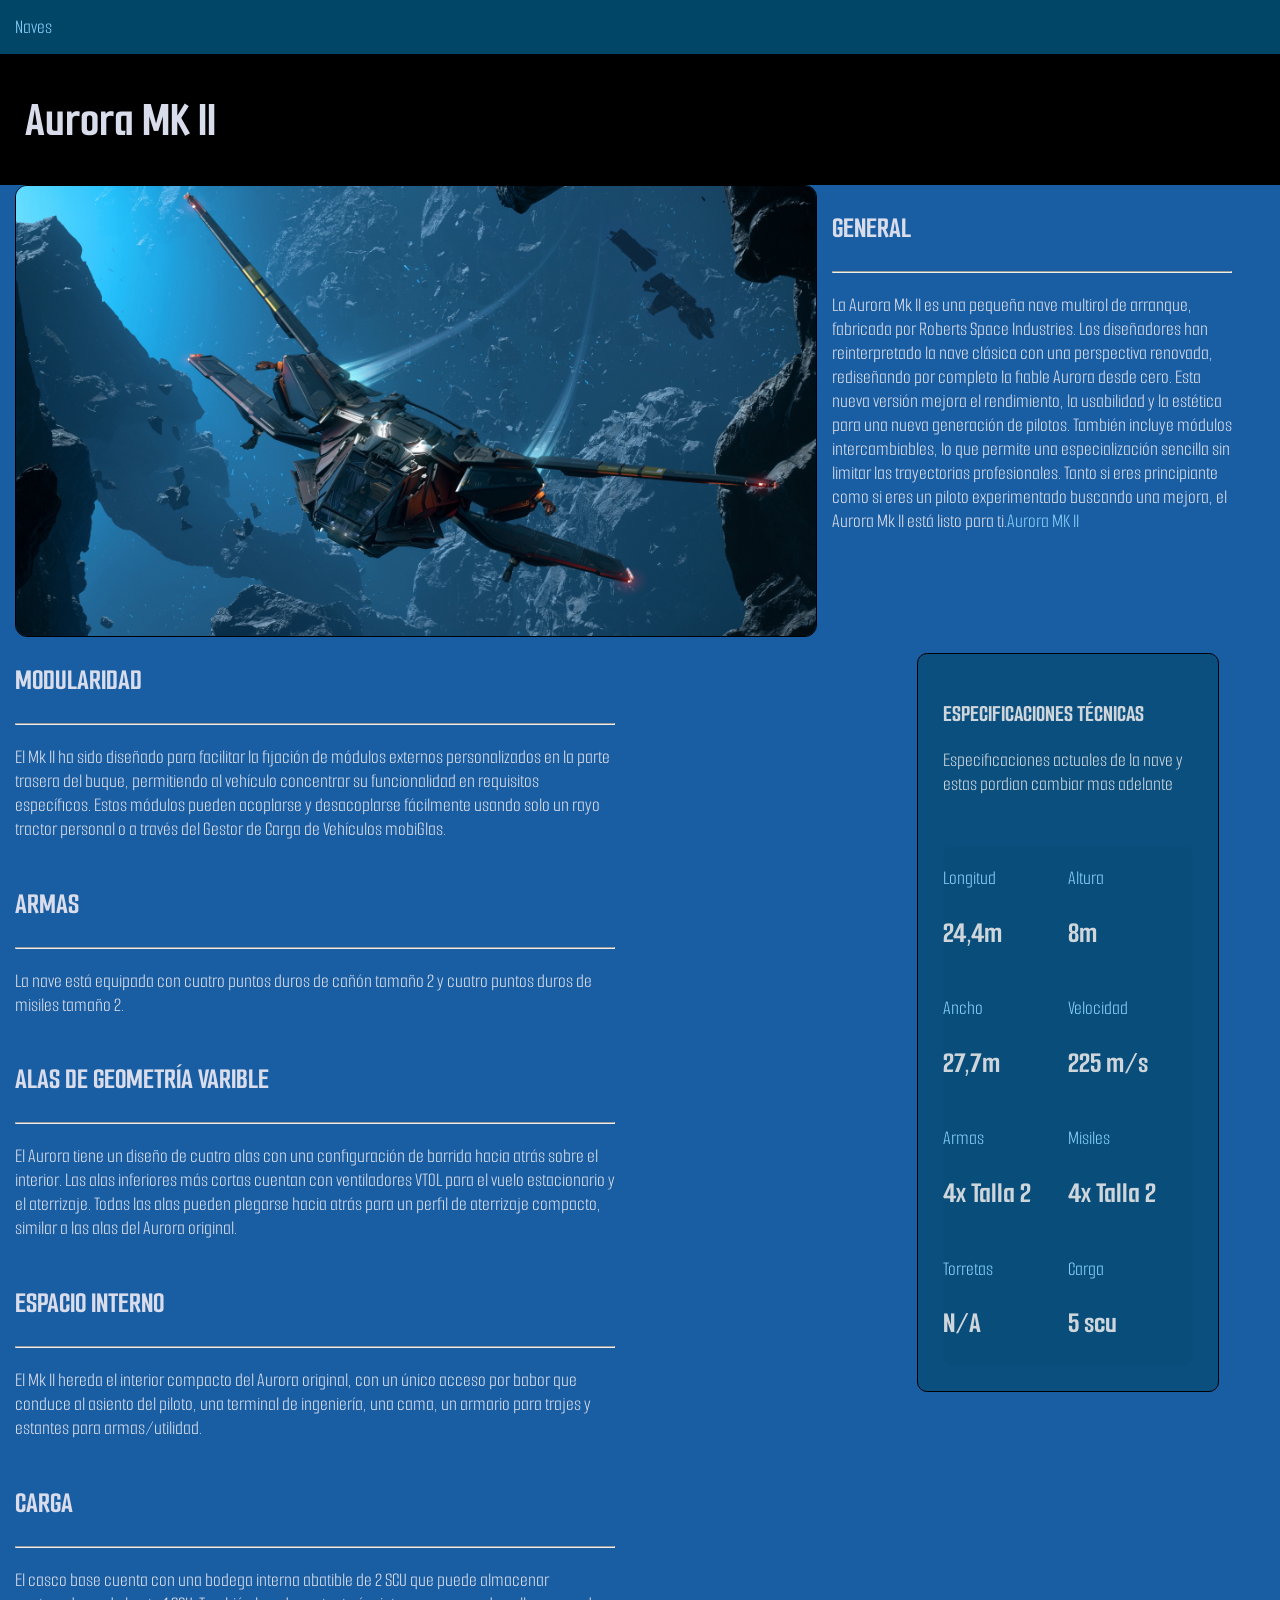
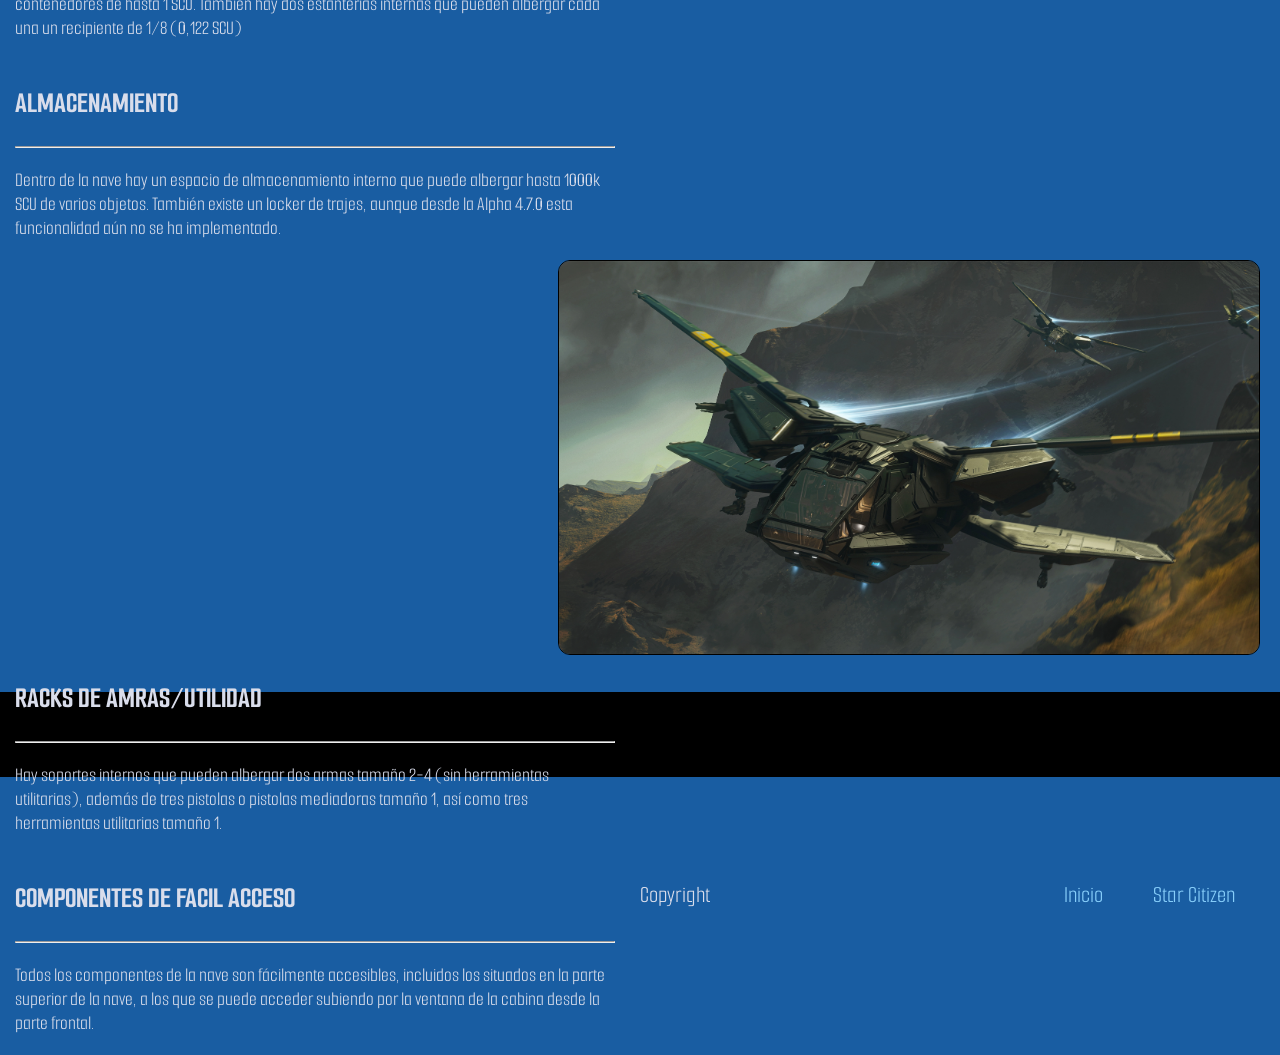
==== AuroraMKII.html @ ad9ebd07 "cambios star citizen" ====
<!DOCTYPE html>
<html>
    <head>
        <title>Document</title>
        <link rel="preconnect" href="https://fonts.googleapis.com">
        <link rel="preconnect" href="https://fonts.gstatic.com" crossorigin>
        <link href="https://fonts.googleapis.com/css2?family=Share+Tech&family=Smooch+Sans:wght@100..900&family=Titillium+Web:ital,wght@0,200;0,300;0,400;0,600;0,700;0,900;1,200;1,300;1,400;1,600;1,700&display=swap" rel="stylesheet">
        <link rel="stylesheet" href="AuroraMKII.css" />
    </head>
    <body>
         <nav>
            <ul class="lista-principal">
                <li>
                    <a id="despegable" href="#" class="lista-1">Naves</a>
                    <ul class="Despegable-naves">
                        <li>
                            <a href="#">Drake</a>
                            <ul>
                                <li><a href="file:///C:/Users/HOLA/PrimerCodi-1/Starcitizen.css/Drake%20G%C3%B3lem.html">Gólem</a></li>
                            </ul>
                        </li>
                        <li>
                            <a href="#">Rsi</a>
                            <ul>
                                <li><a href="file:///C:/Users/HOLA/PrimerCodi-1/Starcitizen.css/AuroraMKII.html">Aurora MK II</a></li>
                            </ul>
                        </li>
                        <li><a href="#">Origin</a></li>
                    </ul>
                </li>
            </ul>
        </nav>
        <header>
            <h1 id="titulo">Aurora MK II</h1>
        </header>
        <section>
            <article>
                <img src="auroramkII.webp" class="imagen-1"/>
                <div class="texto-1">
                    <h2>GENERAL</h2>
                    <hr>
                    <p>La Aurora Mk II es una pequeña nave multirol de arranque, fabricada por Roberts
                    Space Industries. Los diseñadores han reinterpretado la nave clásica con una
                    perspectiva renovada, rediseñando por completo la fiable Aurora desde cero. 
                    Esta nueva versión mejora el rendimiento, la usabilidad y la estética para
                    una nueva generación de pilotos. También incluye módulos intercambiables, lo 
                    que permite una especialización sencilla sin limitar las trayectorias profesionales.
                    Tanto si eres principiante como si eres un piloto experimentado buscando una mejora,
                    el Aurora Mk II está listo para ti.<a target="_blank" href="https://robertsspaceindustries.com/en
                    /pledge/ships/aurora-mk-ii/Aurora-Mk-II">Aurora MK II</a></p>
                 </div>
                 <div class="texto-2">
                    <h2>MODULARIDAD</h2>
                    <hr>
                    <p>El Mk II ha sido diseñado para facilitar la fijación de módulos externos personalizados
                    en la parte trasera del buque, permitiendo al vehículo concentrar su funcionalidad en
                    requisitos específicos. Estos módulos pueden acoplarse y desacoplarse fácilmente usando 
                    solo un rayo tractor personal o a través del Gestor de Carga de Vehículos mobiGlas.</p>
                 </div>
                 <div class="texto-3">
                    <h2>ARMAS</h2>
                    <hr>
                    <p>La nave está equipada con cuatro puntos duros de cañón
                    tamaño 2 y cuatro puntos duros de misiles tamaño 2. </p>
                 </div>
                 <div class="texto-4">
                    <h2>ALAS DE GEOMETRÍA VARIBLE</h2>
                    <hr>
                    <p>El Aurora tiene un diseño de cuatro alas con una configuración de barrida hacia atrás sobre el
                    interior. Las alas inferiores más cortas cuentan con ventiladores VTOL para el vuelo estacionario
                    y el aterrizaje. Todas las alas pueden plegarse hacia atrás para un perfil de aterrizaje compacto,
                    similar a las alas del Aurora original.</p>
                 </div>
                 <div class="texto-5">
                    <h2>ESPACIO INTERNO</h2>
                    <hr>
                    <p>El Mk II hereda el interior compacto del Aurora original, con un único acceso por babor que
                    conduce al asiento del piloto, una terminal de ingeniería, una cama, un armario para trajes y estantes
                    para armas/utilidad.</p>
                 </div>
                 <div class="texto-6">
                    <h2>CARGA</h2>
                    <hr>
                    <p>El casco base cuenta con una bodega interna abatible de 2 SCU que puede almacenar contenedores de
                    hasta 1 SCU. También hay dos estanterías internas que pueden albergar cada una un recipiente de
                    1/8 (0,122 SCU)</p>
                 </div>
                 <div class="texto-7">
                    <h2>ALMACENAMIENTO</h2>
                    <hr>
                    <p>Dentro de la nave hay un espacio de almacenamiento interno que puede albergar hasta 1000k SCU de
                    varios objetos. También existe un locker de trajes, aunque desde la Alpha 4.7.0 esta funcionalidad
                    aún no se ha implementado. </p>
                 </div>
                 <img src="auroraimg2.webp" class="imagen-2" />
                <div class="texto-8">
                    <h2>RACKS DE AMRAS/UTILIDAD</h2>
                    <hr>
                    <p>Hay soportes internos que pueden albergar dos armas tamaño 2-4 (sin herramientas utilitarias),
                    además de tres pistolas o pistolas mediadoras tamaño 1, así como tres herramientas utilitarias
                    tamaño 1.</p>
                 </div>
                 <div class="texto-9">
                    <h2>COMPONENTES DE FACIL ACCESO</h2>
                    <hr>
                    <p>Todos los componentes de la nave son fácilmente accesibles, incluidos los situados en la parte
                    superior de la nave, a los que se puede acceder subiendo por la ventana de la cabina desde la parte
                    frontal.</p>
                 </div>
                 <div class="container">
                    <div class="tabla">

                        <h2>ESPECIFICACIONES TÉCNICAS</h2>
                        <P class="parrafo-1">Especificaciones actuales de la nave y estas pordian
                        cambiar mas adelante</P>

                    </div>
                 <div class="panel">
                        <div>
                            <p class="titulotabla">Longitud</p>
                            <h2>24,4m</h2>
                        </div>
                        <div>
                            <p class="titulotabla">Altura</p>
                            <h2>8m</h2>
                        </div>
                        <div>
                            <p class="titulotabla">Ancho</p>
                            <h2>27,7m</h2>
                        </div>
                        <div>
                            <p class="titulotabla">Velocidad</p>
                            <h2>225 m/s</h2>
                        </div>
                        <div>
                            <P class="titulotabla">Armas</P>
                            <h2>4x Talla 2</h2>
                        </div>
                        <div>
                            <p class="titulotabla">Misiles</p>
                            <h2>4x Talla 2</h2>
                        </div>
                        <div>
                            <p class="titulotabla">Torretas</p>
                            <h2>N/A</h2>
                        </div>
                        <div>
                            <p class="titulotabla">Carga</p>
                            <h2>5 scu</h2>
                        </div>
                    </div>
                </div>
            </article>
        </section>
        <footer>
            <p class="copyright">Copyright</p>
            <a target="_blank" href="https://robertsspaceindustries.com/en/ " class="secondlink">Star Citizen</a>
            <a href="#despegable" class="link-inicio">Inicio</a>
        </footer>
    </body>
</html>
---- AuroraMKII.css ----
html {
    font-family: 'Smooch sans', sans-serif;
}

body {
    margin: 0;
    background-color: #195da2;
    background-image: linear-gradient(rgba(0, 0, 0, 0.8)),
    url("espacio\ 2.jpg");
    background-size: 2560px 2450px;
}

nav {
    transition: color 0.5s ease;
    font-size: 20px;
    padding: 0;
    box-sizing: border-box;
}

ul {
    border-radius: 0px;
    padding: 0;
    margin: 0px;
    list-style: none;
    background-color: rgb(1, 70, 102);
}

a {
    border-radius: 2px;
    text-decoration: none;
    color: lightskyblue;
}

.Despegable-naves {
    border-radius: 3px;
}

.lista-principal {
    display: flex;
}

.lista-principal li {
    position: relative;
}

.lista-principal ul {
    position: absolute;
    min-width: 150px;
    display: none;
}

.lista-principal > li > ul {
    top: 100%;
    left: 0;
}

.lista-principal a {
    transition: color 0.8s ease;
    display: flex;
    padding: 15px;
    white-space: nowrap;
}

.lista-principal a:hover {
    color: rgb(67, 205, 255);
}

.lista-principal li a:hover {
    transition: background 1.2s ease;    
    text-decoration: none;
    background: #2971c4
}

.lista-principal li:hover > ul {
    display: block;
}

.lista-principal ul ul {
    top: 0;
    left: 100%;
}

header {
    background-color: black;
    color: #d9ddeb;
    padding: 2px 25px;
    font-size: 25px;
}

img {
    transition: box-shadow 0.8s ease;
}

.imagen-1 {
    margin-left: 15px;
    float: left;
    width: 800px;
    border-color: black;
    border-radius: 12px;
    border: 1px solid black;
}

.imagen-1:hover {
    box-shadow: 0 0.6rem 0.6rem rgba(18, 72, 130, 0.6);
}

.texto-1 {
    display: inline;
    float: left;
    width: 400px;
    margin-left: 15px;
    font-size: 20px;
    color: #d9ddeb;
}

.texto-2{
    margin-left: 15px;
    float: left;
    font-size: 20px;
    width: 600px;
    clear: both;
    color: #d9ddeb;

}

.link {
    text-decoration: none;
    font-size: 20px;
    color:lightskyblue;
}

a {
    transition: color 0.7s ease;
}

a:hover {
    color: #195da2;
    text-decoration: underline;
}

.texto-3 {
    margin-left: 15px;
    float: left;
    font-size: 20px;
    width: 600px;
    clear: both;
    color: #d9ddeb;
}

.texto-4 {
     margin-left: 15px;
    float: left;
    font-size: 20px;
    width: 600px;
    clear: both;
    color: #d9ddeb;
}

.texto-5 {
     margin-left: 15px;
    float: left;
    font-size: 20px;
    width: 600px;
    clear: both;
    color: #d9ddeb;
}

.texto-6 {
     margin-left: 15px;
    float: left;
    font-size: 20px;
    width: 600px;
    clear: both;
    color: #d9ddeb;
}

.texto-7 {
    margin-left: 15px;
    float: left;
    font-size: 20px;
    clear: both;
    width: 600px;
    color: #d9ddeb;
}

.imagen-2 {
    margin-right: 20px;
    width: 700px;
    float: right;
    border-color: black;
    border-radius: 12px;
    border: 1px solid black;
}

.imagen-2:hover {
    box-shadow: 0 0.6rem 0.6rem rgba(18, 72, 130, 0.6);
}

.texto-8 {
    margin-left: 15px;
    float: left;
    font-size: 20px;
    width: 600px;
    color: #d9ddeb;
}

.texto-9 {
    margin-left: 15px;
    float: left;
    font-size: 20px;
    width: 600px;
    clear: both;
    color: #d9ddeb;
}

.container {
    position: relative;
    left: 100px;
    flex-direction: column;
    flex: 1;
    position: relative;
    top: 100px;
    background-color: rgba(1, 70, 102, 0.6);
    color: rgb(207, 214, 219);
    display: flex;
    gap: 30px;
    width: 250px;
    padding: 25px;
    border-radius: 10px;
    border: 1px solid black;
    transition: box-shadow 0.5s ease;
}


.tabla {
    text-align: left;
    font-size: 50;
}

.parrafo-1 {
    font-size: 20px;
}

.panel {
    display: grid;
    grid-template-columns: 1fr 1fr;
    gap: 0.5px;
    font-size: 20px;
    background-color: rgba(1, 70, 102, 0.1);
    border-radius: 10px;
}

.titulotabla {
    color: lightskyblue;
}

.container:hover {
    box-shadow: 0 0.6rem 0.6rem rgba(18, 72, 130, 0.8);
}

footer {
    margin-top: 1000px;
    background-color: black;
    padding: 5px 20px 80px;
    color: #d9ddeb;
}

.copyright {
    padding: 25px;
    margin: 0px;
    float: left;
    font-size: 24px;
    width: 50px;
}

footer a {
    transition: color 0.8s ease;
}

.link-inicio {
    padding: 25px;
    float: right;
    text-decoration: none;
    font-size: 24px;
    color: lightskyblue;
}
.secondlink {
    padding: 25px;
    float: right;
    text-decoration: none;
    font-size: 24px;
    color: lightskyblue;
}

.link-inicio:hover {
    color: #195da2;
}

.secondlink:hover {
    color: #195da2;

}

a:hover {
    text-decoration: none;
}
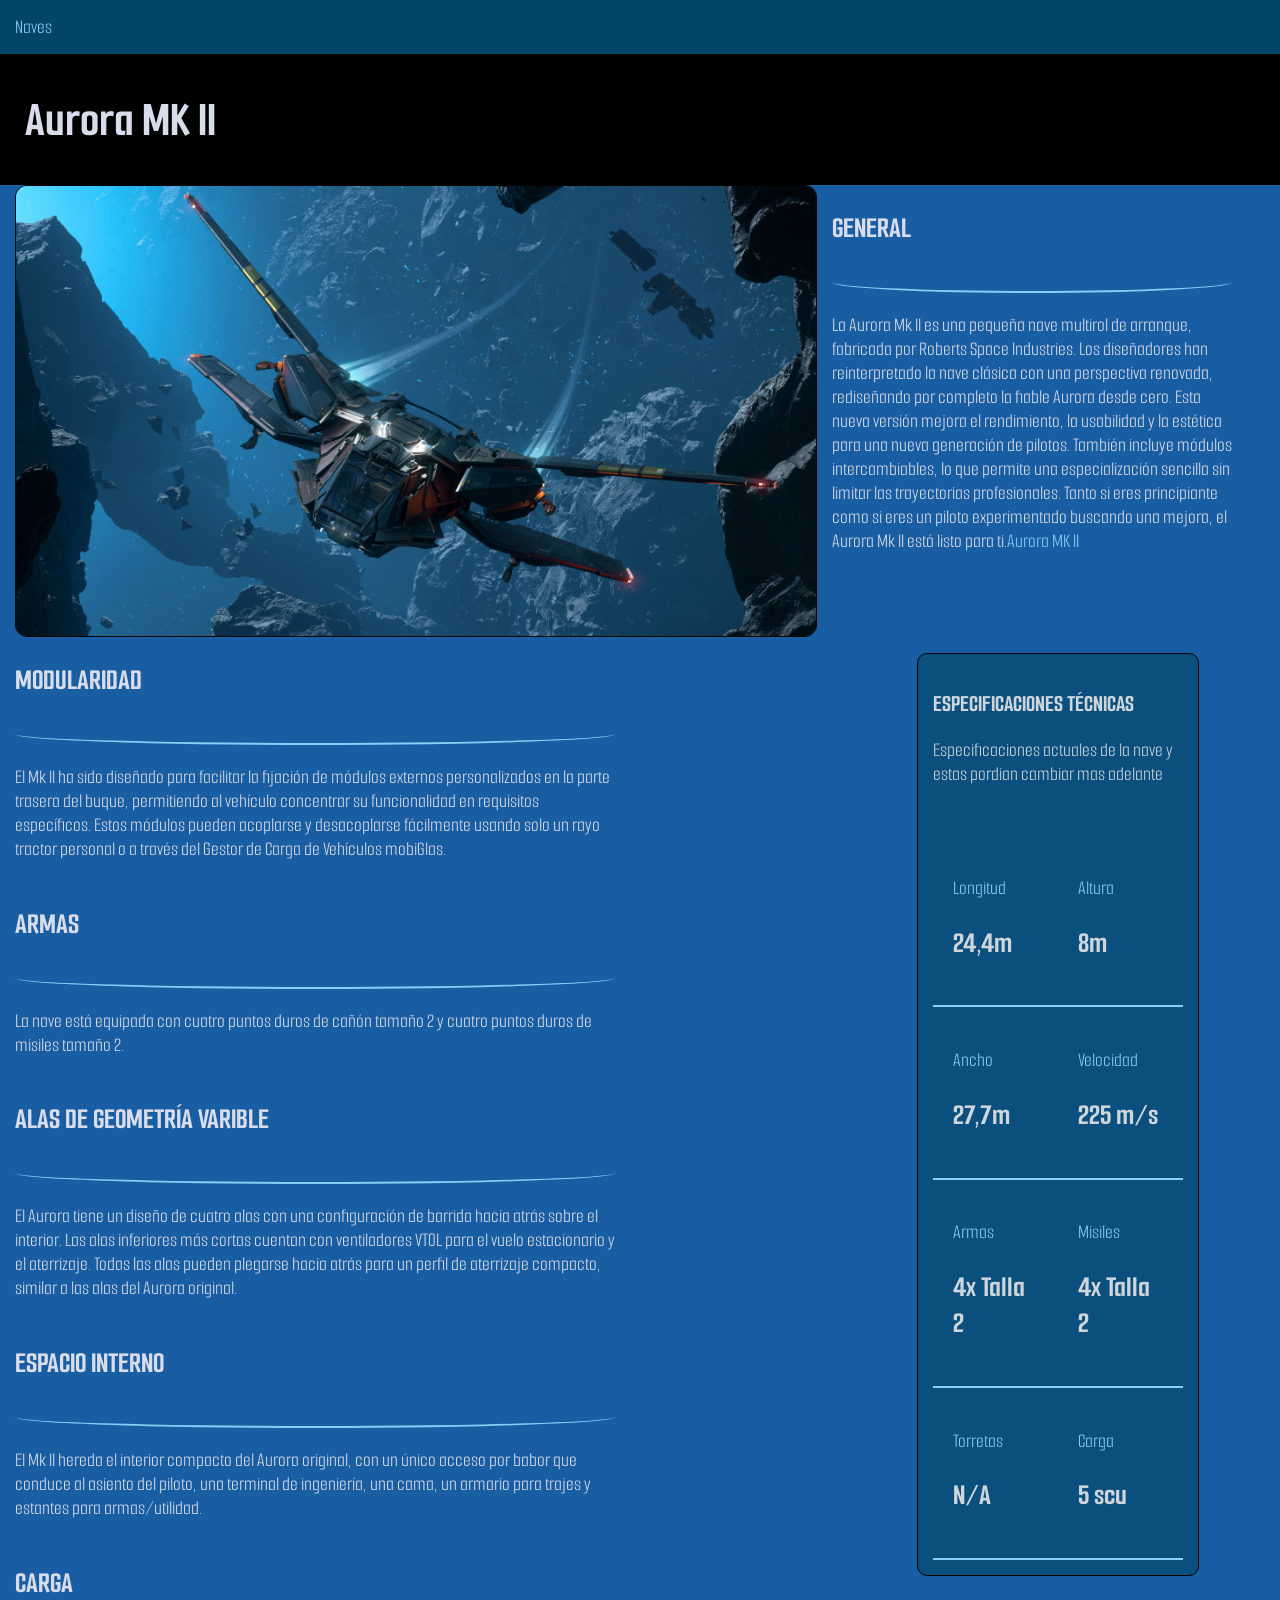
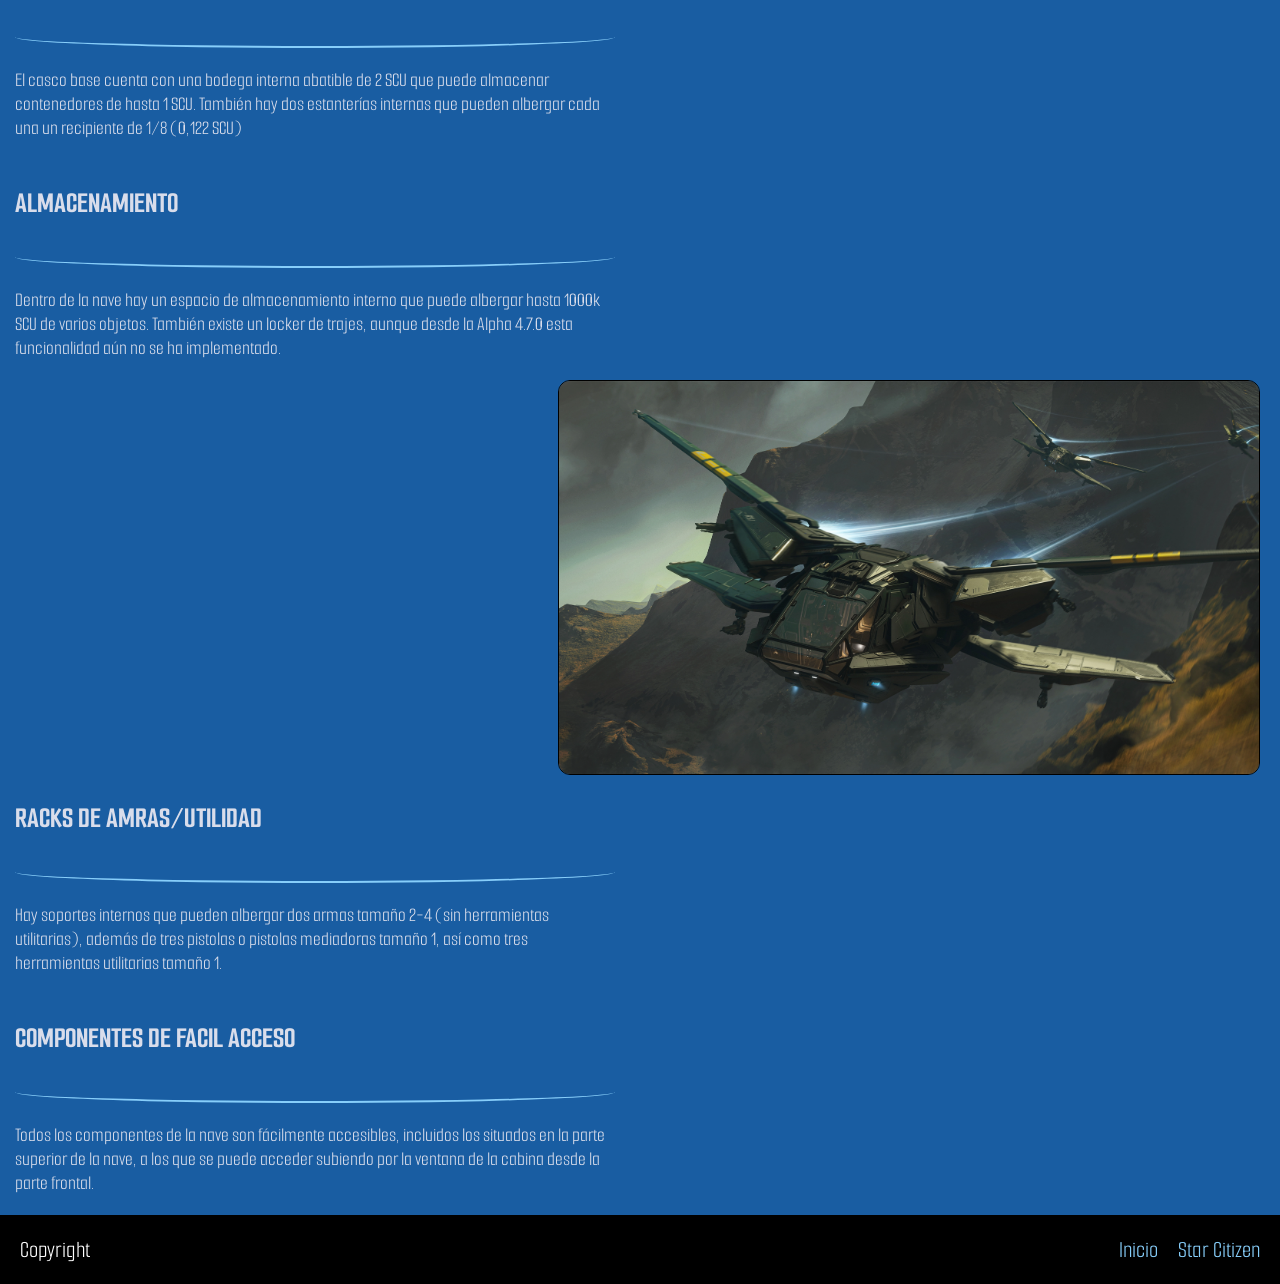
==== commit 55d25ad6: "diseño pagina" ====
--- a/AuroraMKII.html
+++ b/AuroraMKII.html
@@ -16,16 +16,18 @@
                         <li>
                             <a href="#">Drake</a>
                             <ul>
-                                <li><a href="file:///C:/Users/HOLA/PrimerCodi-1/Starcitizen.css/Drake%20G%C3%B3lem.html">Gólem</a></li>
+                                <li><a href="index.html">Gólem</a></li>
                             </ul>
                         </li>
                         <li>
                             <a href="#">Rsi</a>
                             <ul>
-                                <li><a href="file:///C:/Users/HOLA/PrimerCodi-1/Starcitizen.css/AuroraMKII.html">Aurora MK II</a></li>
+                                <li><a href="AuroraMKII.html">Aurora MK II</a></li>
                             </ul>
                         </li>
-                        <li><a href="#">Origin</a></li>
+                        <li>
+                            <a href="#">Origin</a>
+                        </li>    
                     </ul>
                 </li>
             </ul>
@@ -38,7 +40,7 @@
                 <img src="auroramkII.webp" class="imagen-1"/>
                 <div class="texto-1">
                     <h2>GENERAL</h2>
-                    <hr>
+                    <div class="separador"></div>
                     <p>La Aurora Mk II es una pequeña nave multirol de arranque, fabricada por Roberts
                     Space Industries. Los diseñadores han reinterpretado la nave clásica con una
                     perspectiva renovada, rediseñando por completo la fiable Aurora desde cero. 
@@ -51,7 +53,7 @@
                  </div>
                  <div class="texto-2">
                     <h2>MODULARIDAD</h2>
-                    <hr>
+                    <div class="separador"></div>
                     <p>El Mk II ha sido diseñado para facilitar la fijación de módulos externos personalizados
                     en la parte trasera del buque, permitiendo al vehículo concentrar su funcionalidad en
                     requisitos específicos. Estos módulos pueden acoplarse y desacoplarse fácilmente usando 
@@ -59,13 +61,13 @@
                  </div>
                  <div class="texto-3">
                     <h2>ARMAS</h2>
-                    <hr>
+                    <div class="separador"></div>
                     <p>La nave está equipada con cuatro puntos duros de cañón
                     tamaño 2 y cuatro puntos duros de misiles tamaño 2. </p>
                  </div>
                  <div class="texto-4">
                     <h2>ALAS DE GEOMETRÍA VARIBLE</h2>
-                    <hr>
+                    <div class="separador"></div>
                     <p>El Aurora tiene un diseño de cuatro alas con una configuración de barrida hacia atrás sobre el
                     interior. Las alas inferiores más cortas cuentan con ventiladores VTOL para el vuelo estacionario
                     y el aterrizaje. Todas las alas pueden plegarse hacia atrás para un perfil de aterrizaje compacto,
@@ -73,21 +75,21 @@
                  </div>
                  <div class="texto-5">
                     <h2>ESPACIO INTERNO</h2>
-                    <hr>
+                    <div class="separador"></div>
                     <p>El Mk II hereda el interior compacto del Aurora original, con un único acceso por babor que
                     conduce al asiento del piloto, una terminal de ingeniería, una cama, un armario para trajes y estantes
                     para armas/utilidad.</p>
                  </div>
                  <div class="texto-6">
                     <h2>CARGA</h2>
-                    <hr>
+                    <div class="separador"></div>
                     <p>El casco base cuenta con una bodega interna abatible de 2 SCU que puede almacenar contenedores de
                     hasta 1 SCU. También hay dos estanterías internas que pueden albergar cada una un recipiente de
                     1/8 (0,122 SCU)</p>
                  </div>
                  <div class="texto-7">
                     <h2>ALMACENAMIENTO</h2>
-                    <hr>
+                    <div class="separador"></div>
                     <p>Dentro de la nave hay un espacio de almacenamiento interno que puede albergar hasta 1000k SCU de
                     varios objetos. También existe un locker de trajes, aunque desde la Alpha 4.7.0 esta funcionalidad
                     aún no se ha implementado. </p>
@@ -95,14 +97,14 @@
                  <img src="auroraimg2.webp" class="imagen-2" />
                 <div class="texto-8">
                     <h2>RACKS DE AMRAS/UTILIDAD</h2>
-                    <hr>
+                    <div class="separador"></div>
                     <p>Hay soportes internos que pueden albergar dos armas tamaño 2-4 (sin herramientas utilitarias),
                     además de tres pistolas o pistolas mediadoras tamaño 1, así como tres herramientas utilitarias
                     tamaño 1.</p>
                  </div>
                  <div class="texto-9">
                     <h2>COMPONENTES DE FACIL ACCESO</h2>
-                    <hr>
+                    <div class="separador"></div>
                     <p>Todos los componentes de la nave son fácilmente accesibles, incluidos los situados en la parte
                     superior de la nave, a los que se puede acceder subiendo por la ventana de la cabina desde la parte
                     frontal.</p>
--- a/AuroraMKII.css
+++ b/AuroraMKII.css
@@ -102,6 +102,13 @@
 
 .imagen-1:hover {
     box-shadow: 0 0.6rem 0.6rem rgba(18, 72, 130, 0.6);
+}
+
+.separador {
+    width: 100%;
+    height: 20px;
+    border-bottom: 2px solid lightskyblue;
+    border-radius: 0 0 50% 50%;
 }
 
 .texto-1 {
@@ -219,13 +226,13 @@
     flex-direction: column;
     flex: 1;
     position: relative;
-    top: 100px;
+    top: 80px;
     background-color: rgba(1, 70, 102, 0.6);
     color: rgb(207, 214, 219);
     display: flex;
     gap: 30px;
     width: 250px;
-    padding: 25px;
+    padding: 15px;
     border-radius: 10px;
     border: 1px solid black;
     transition: box-shadow 0.5s ease;
@@ -246,7 +253,6 @@
     grid-template-columns: 1fr 1fr;
     gap: 0.5px;
     font-size: 20px;
-    background-color: rgba(1, 70, 102, 0.1);
     border-radius: 10px;
 }
 
@@ -258,49 +264,43 @@
     box-shadow: 0 0.6rem 0.6rem rgba(18, 72, 130, 0.8);
 }
 
+.panel > div {
+    position: relative;
+    padding: 20px;
+    border-bottom: 2px solid lightskyblue;
+}
+
+.panel > div:nth-child(odd) {
+    border-bottom-color: lightskyblue;
+}
+
 footer {
-    margin-top: 1000px;
-    background-color: black;
-    padding: 5px 20px 80px;
-    color: #d9ddeb;
+    margin-top: 80px;
+    background-color: #000000;
+    padding: 10px 10px 10px;
+    color: white;
+    clear: both;
+    overflow: hidden;
 }
 
 .copyright {
-    padding: 25px;
-    margin: 0px;
+    padding: 10px;
+    margin: 0;
     float: left;
     font-size: 24px;
-    width: 50px;
 }
 
 footer a {
-    transition: color 0.8s ease;
-}
-
-.link-inicio {
-    padding: 25px;
+    padding: 10px;
     float: right;
     text-decoration: none;
     font-size: 24px;
     color: lightskyblue;
-}
-.secondlink {
-    padding: 25px;
-    float: right;
-    text-decoration: none;
-    font-size: 24px;
-    color: lightskyblue;
-}
-
-.link-inicio:hover {
-    color: #195da2;
-}
-
+    transition: color 0.8s ease;
+}
+
+.link-inicio:hover,
 .secondlink:hover {
     color: #195da2;
-
-}
-
-a:hover {
     text-decoration: none;
 }
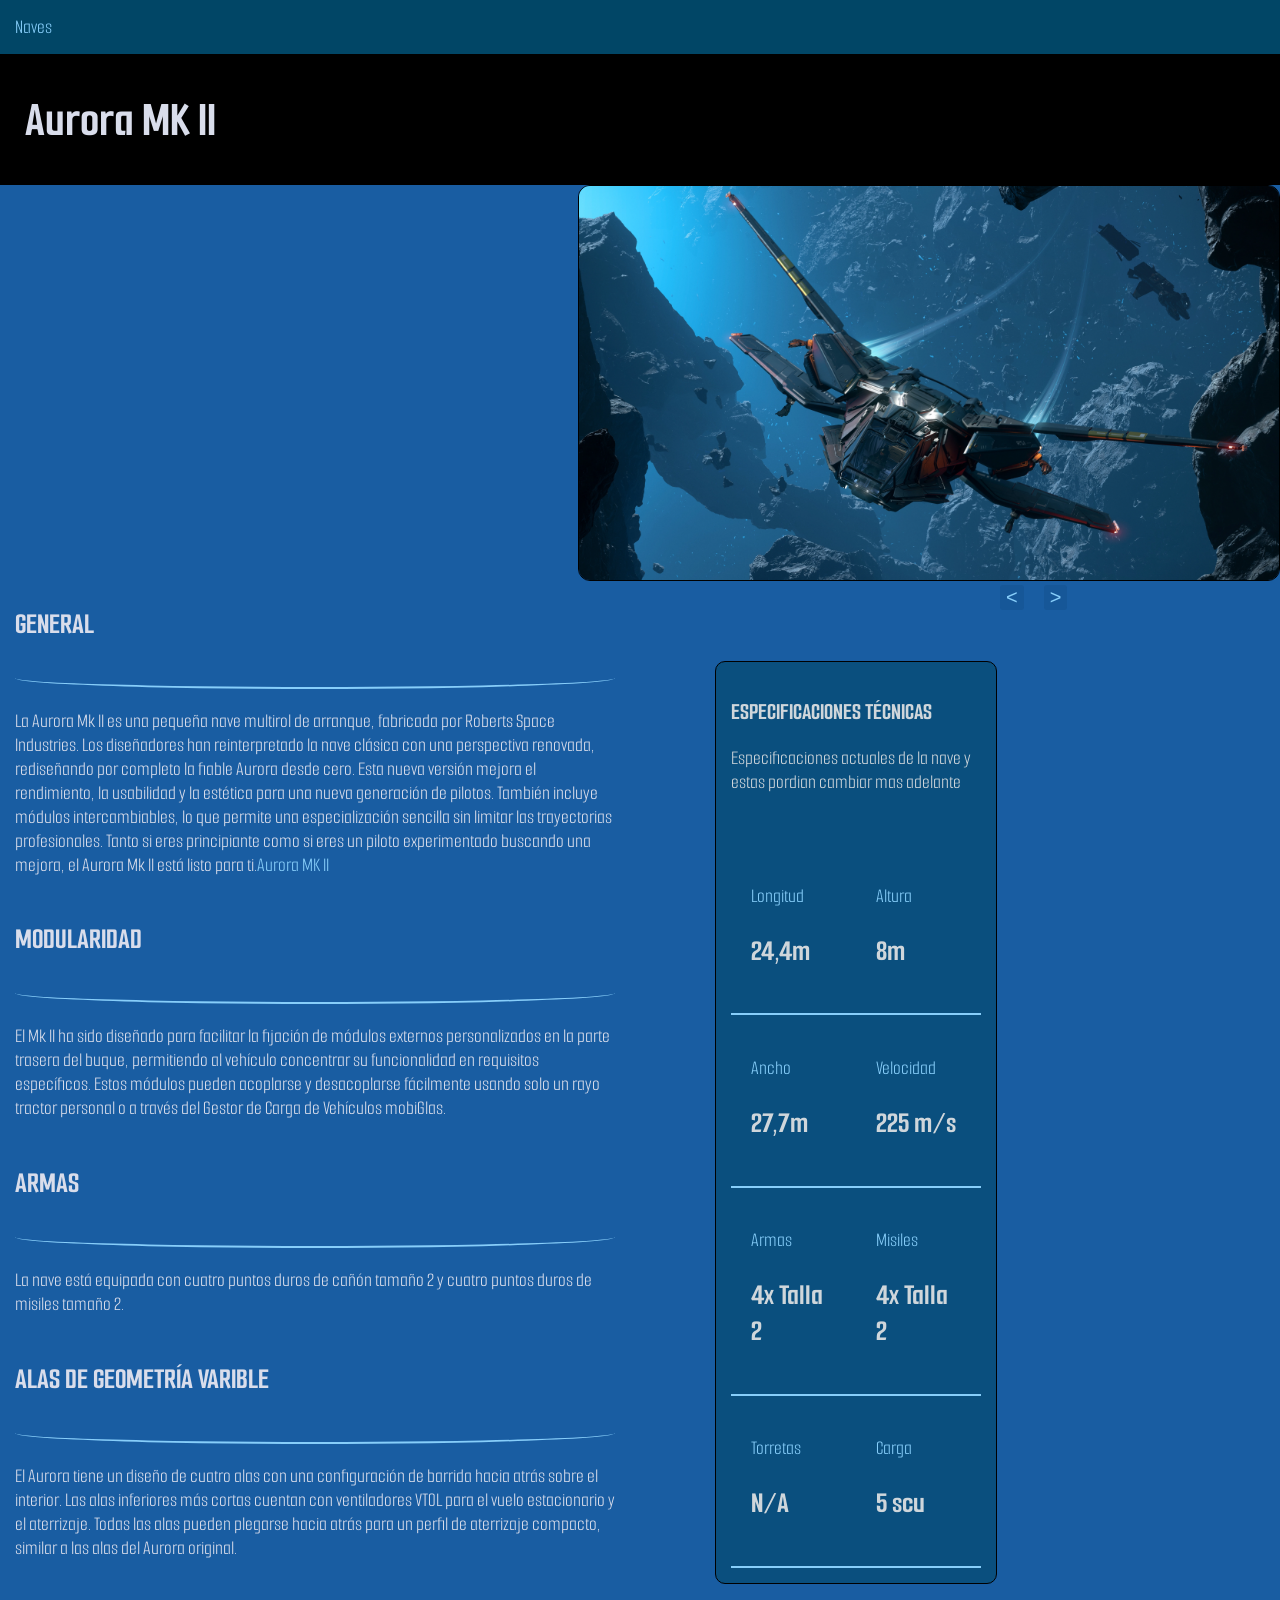
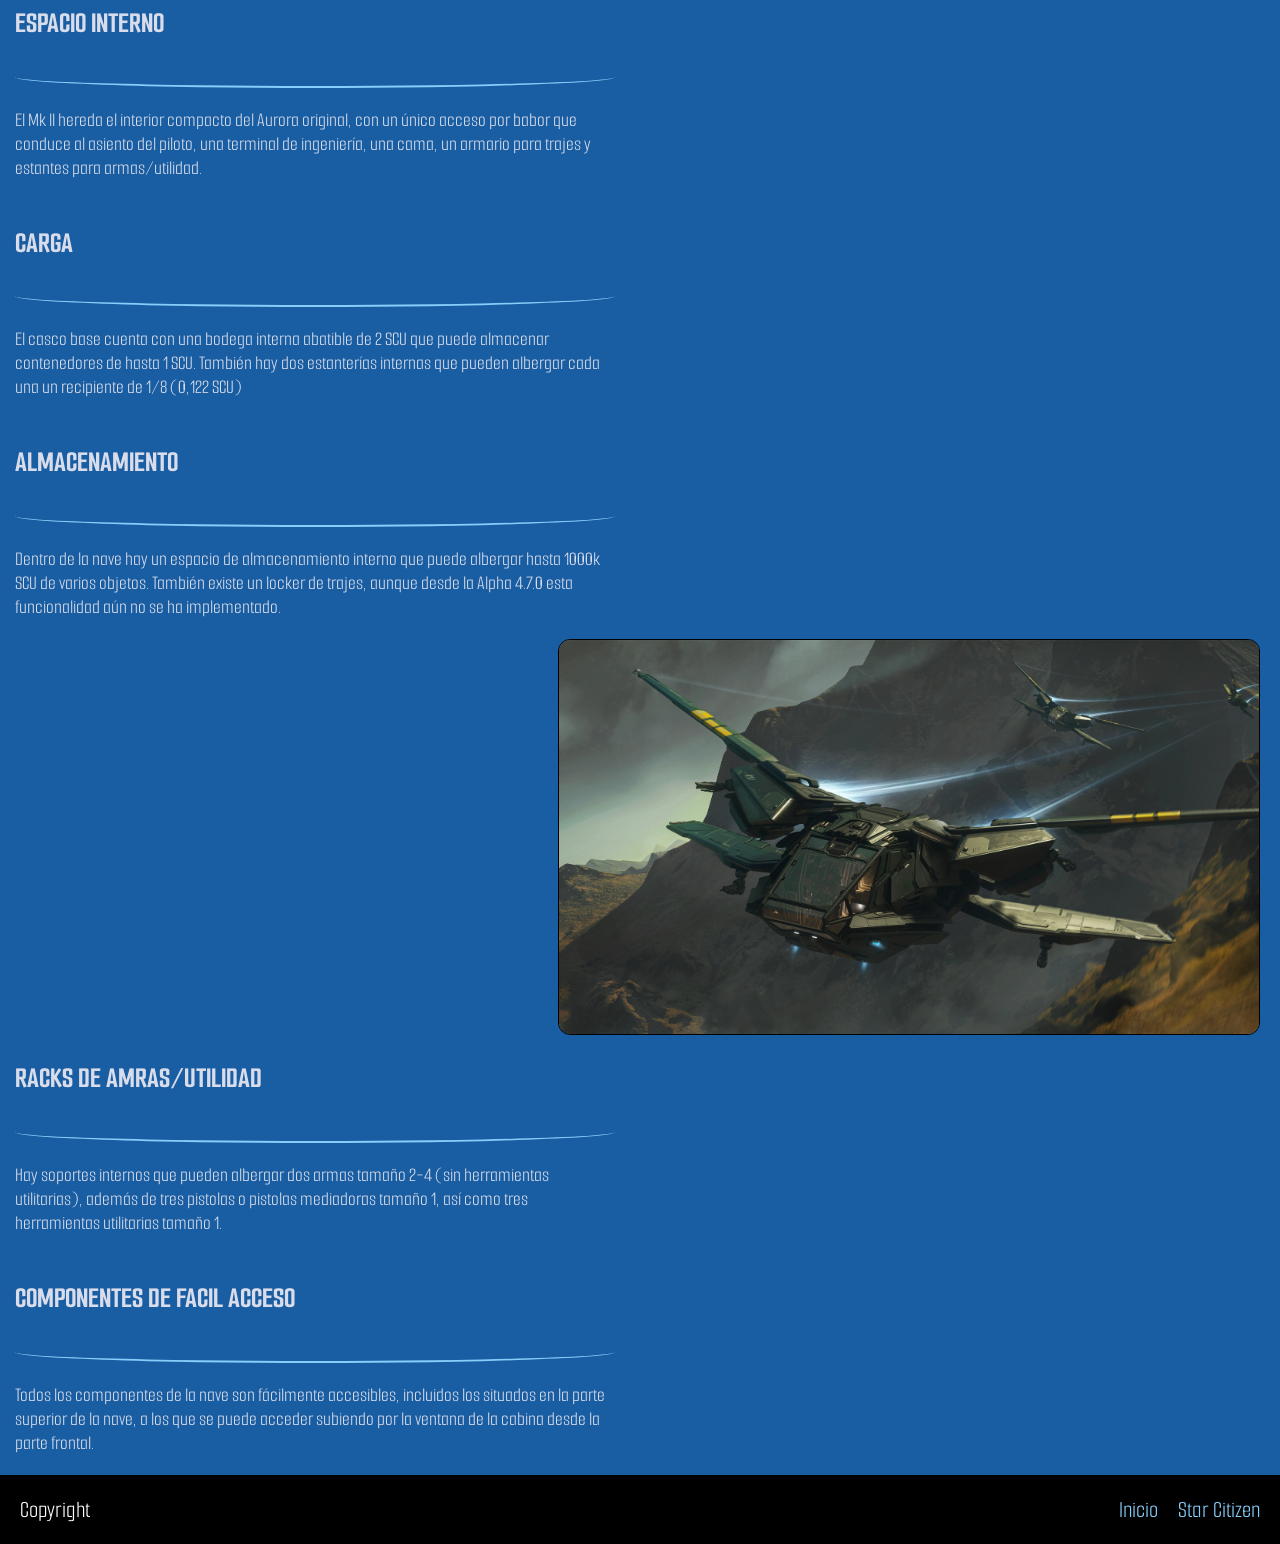
==== commit caf6e6e8: "actializacion" ====
--- a/AuroraMKII.html
+++ b/AuroraMKII.html
@@ -37,7 +37,11 @@
         </header>
         <section>
             <article>
-                <img src="auroramkII.webp" class="imagen-1"/>
+                <img src="auroramkII.webp" class="imagen-1" id="imagen1"/>
+            <div class="botones2">
+                <button id="anterior"><</button>
+                <button id="siguiente">></button>
+            </div>
                 <div class="texto-1">
                     <h2>GENERAL</h2>
                     <div class="separador"></div>
@@ -159,5 +163,6 @@
             <a target="_blank" href="https://robertsspaceindustries.com/en/ " class="secondlink">Star Citizen</a>
             <a href="#despegable" class="link-inicio">Inicio</a>
         </footer>
+        <script src="AuroraMKII.js"></script>
     </body>
 </html>
--- a/AuroraMKII.css
+++ b/AuroraMKII.css
@@ -93,8 +93,8 @@
 
 .imagen-1 {
     margin-left: 15px;
-    float: left;
-    width: 800px;
+    float: right;
+    width: 700px;
     border-color: black;
     border-radius: 12px;
     border: 1px solid black;
@@ -103,6 +103,43 @@
 .imagen-1:hover {
     box-shadow: 0 0.6rem 0.6rem rgba(18, 72, 130, 0.6);
 }
+
+.botones2 {
+    display: flex;
+    gap: 20px;
+    position: absolute;
+    left: 62.5rem;
+    margin-top: 400px;
+}
+
+#anterior {
+    background-color: rgba(18, 72, 130, 0.3);
+    border: none;
+    color: lightskyblue;
+    font-size: 20px;
+    border-radius: 3px;
+    transition: background 0.8s ease;
+}
+
+#siguiente {
+     background-color: rgba(18, 72, 130, 0.3);
+    border: none;
+    color: lightskyblue;
+    font-size: 20px;
+    border-radius: 3px;
+    transition: background 0.8s ease;
+}
+
+#anterior:hover {
+    background: #2971c4;
+    color: rgb(67, 205, 255);
+}
+
+#siguiente:hover {
+    background: #2971c4;
+    color: rgb(67, 205, 255);
+}
+
 
 .separador {
     width: 100%;
@@ -114,7 +151,7 @@
 .texto-1 {
     display: inline;
     float: left;
-    width: 400px;
+    width: 600px;
     margin-left: 15px;
     font-size: 20px;
     color: #d9ddeb;
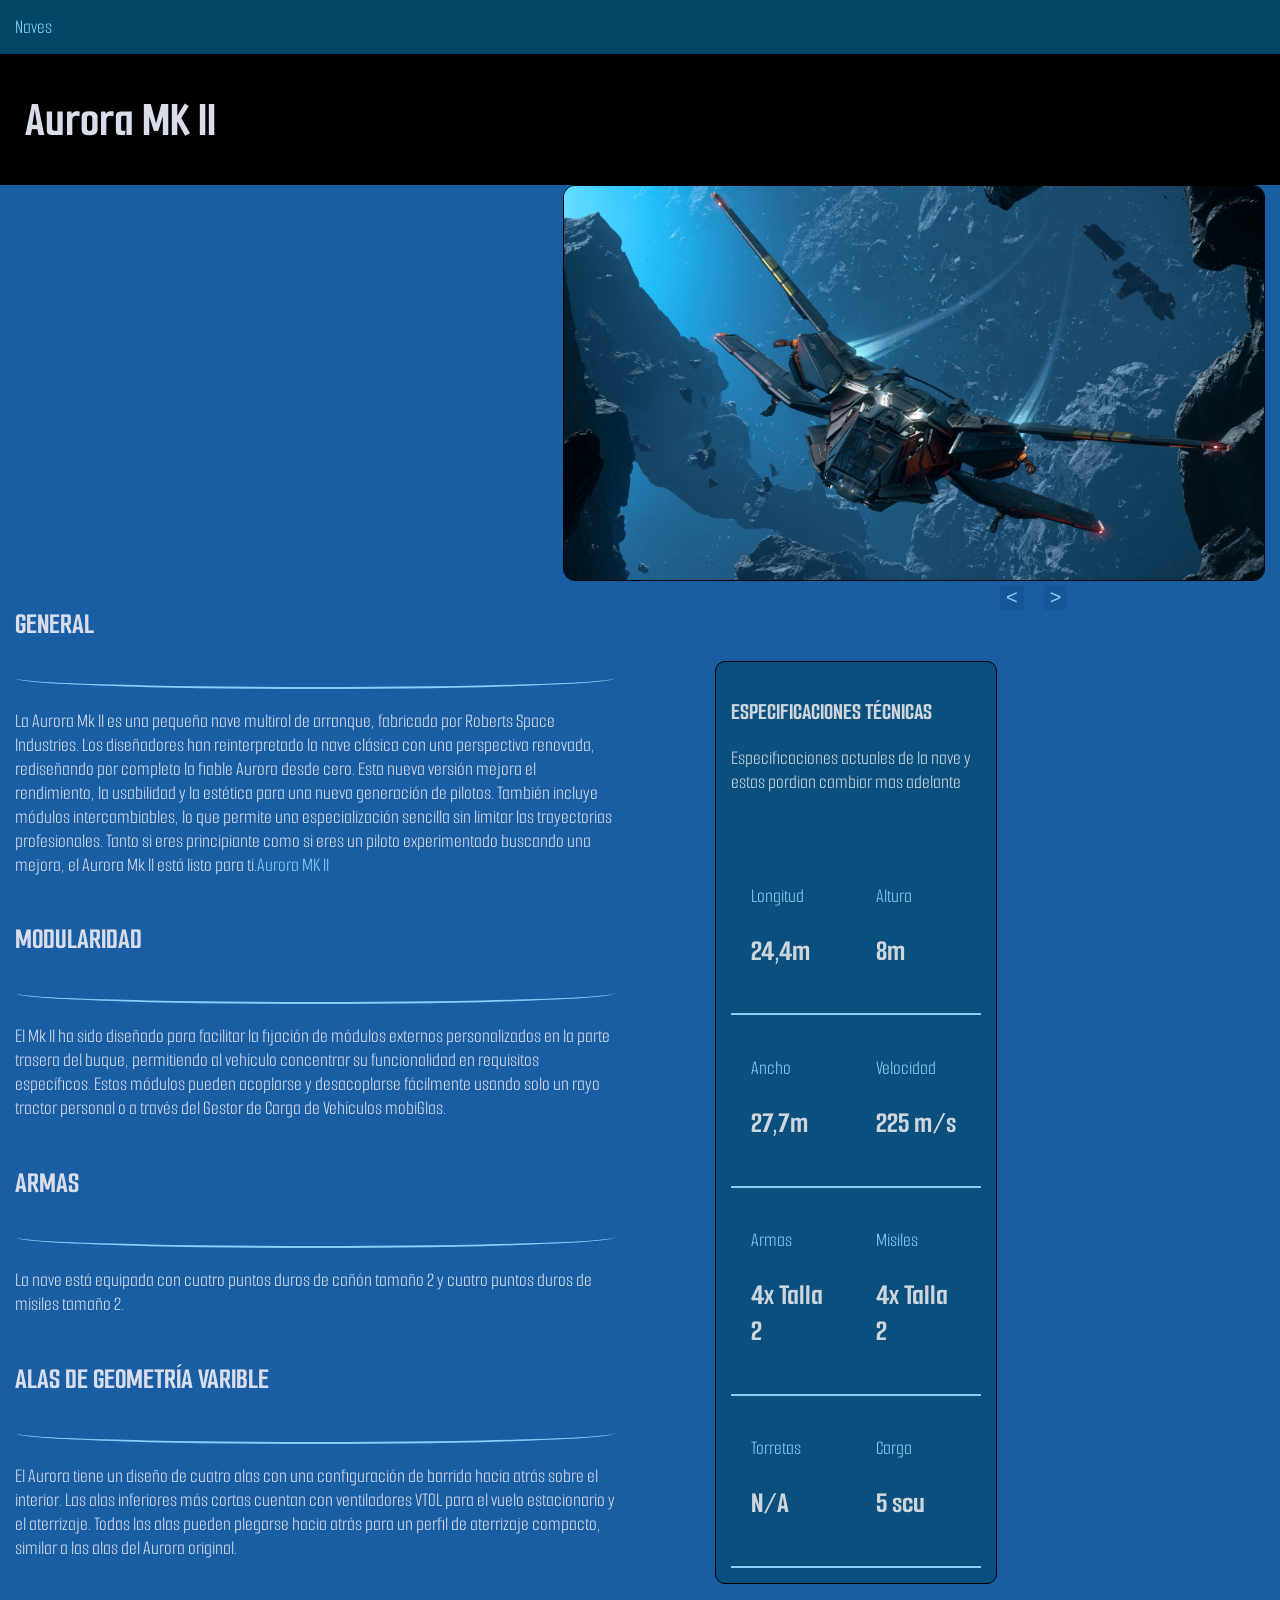
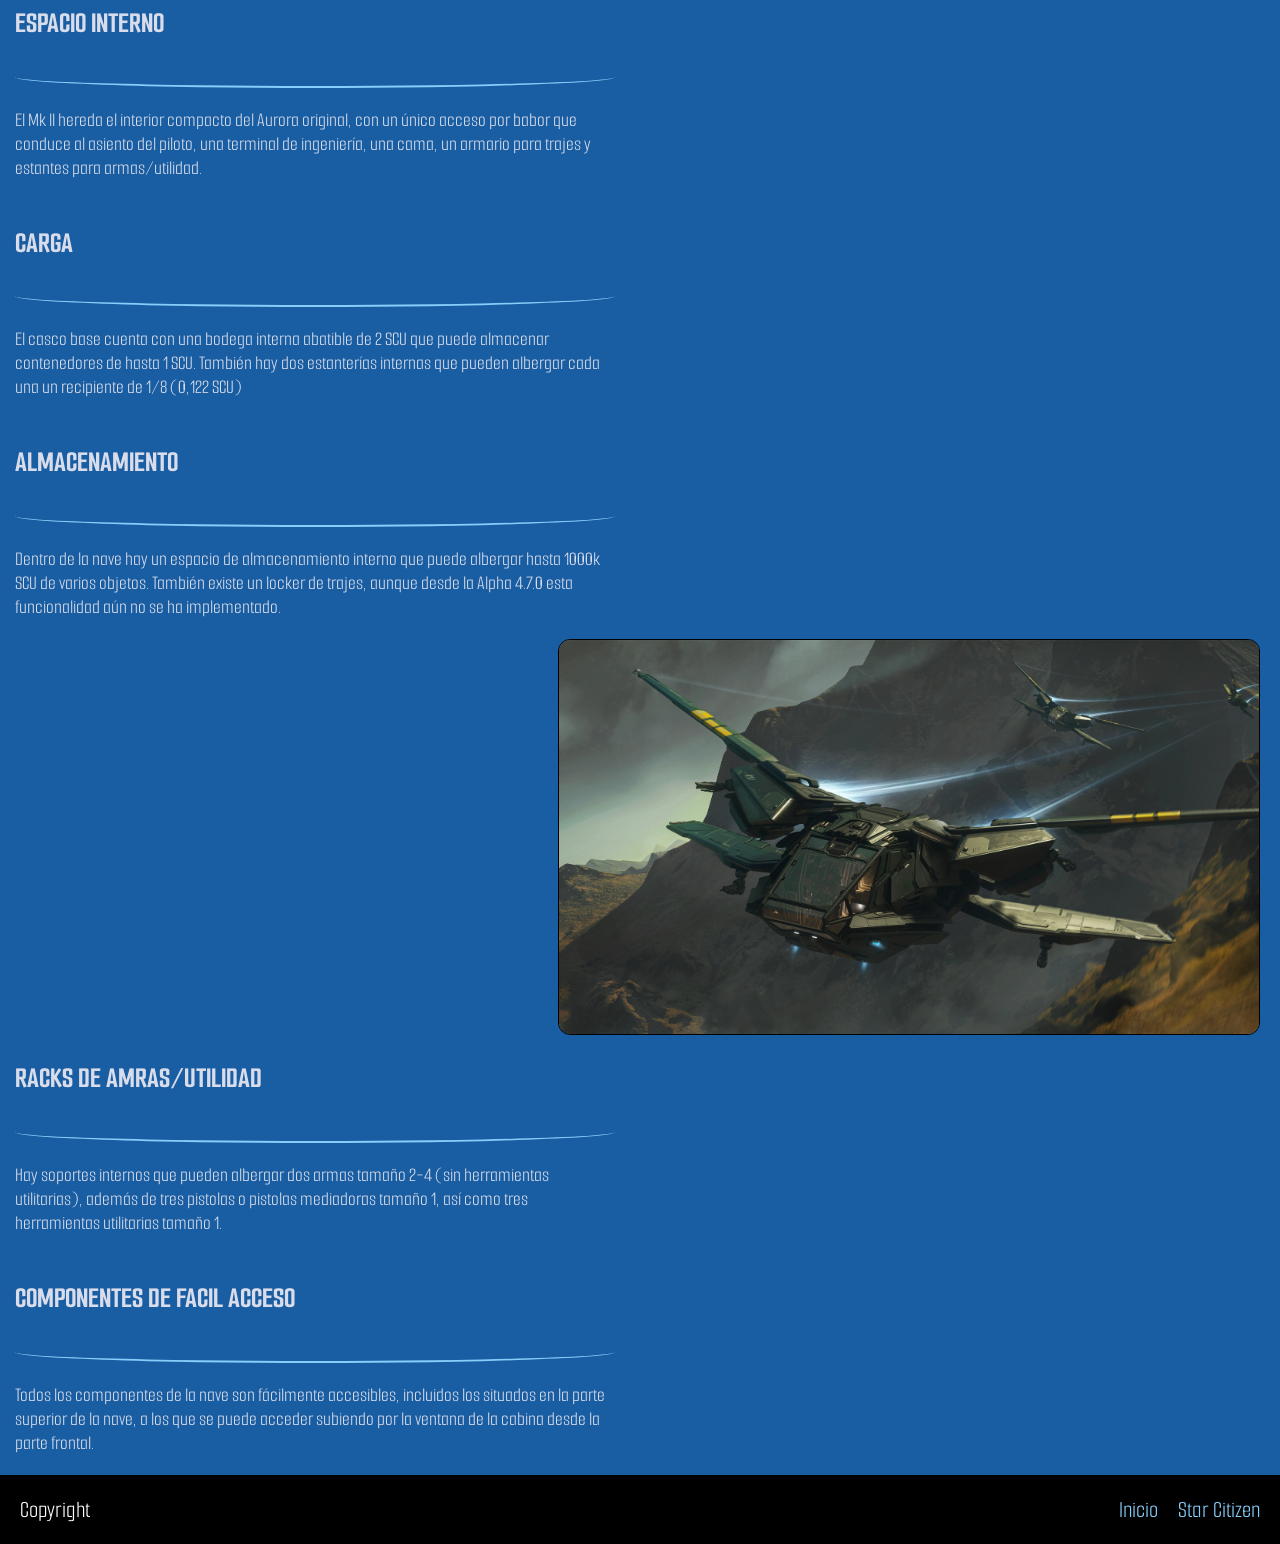
==== commit 2e498ed4: "actu" ====
--- a/AuroraMKII.html
+++ b/AuroraMKII.html
@@ -37,7 +37,9 @@
         </header>
         <section>
             <article>
+            <div class="contenedor-imagen-1">
                 <img src="auroramkII.webp" class="imagen-1" id="imagen1"/>
+            </div>
             <div class="botones2">
                 <button id="anterior"><</button>
                 <button id="siguiente">></button>
--- a/AuroraMKII.css
+++ b/AuroraMKII.css
@@ -87,144 +87,29 @@
     font-size: 25px;
 }
 
-img {
-    transition: box-shadow 0.8s ease;
+.contenedor-imagen-1 {
+    width: 700px;
+    float: right;
+    position: relative;
+    overflow: hidden;
+    border-radius: 12px;
+    border: 1px solid black;
+    margin-right: 15px;
+}
+
+.contenedor-imagen-1:hover {
+    border: 2px solid lightskyblue;
 }
 
 .imagen-1 {
     margin-left: 15px;
     float: right;
     width: 700px;
-    border-color: black;
-    border-radius: 12px;
-    border: 1px solid black;
+    transition: transform 0.5s ease;
 }
 
 .imagen-1:hover {
-    box-shadow: 0 0.6rem 0.6rem rgba(18, 72, 130, 0.6);
-}
-
-.botones2 {
-    display: flex;
-    gap: 20px;
-    position: absolute;
-    left: 62.5rem;
-    margin-top: 400px;
-}
-
-#anterior {
-    background-color: rgba(18, 72, 130, 0.3);
-    border: none;
-    color: lightskyblue;
-    font-size: 20px;
-    border-radius: 3px;
-    transition: background 0.8s ease;
-}
-
-#siguiente {
-     background-color: rgba(18, 72, 130, 0.3);
-    border: none;
-    color: lightskyblue;
-    font-size: 20px;
-    border-radius: 3px;
-    transition: background 0.8s ease;
-}
-
-#anterior:hover {
-    background: #2971c4;
-    color: rgb(67, 205, 255);
-}
-
-#siguiente:hover {
-    background: #2971c4;
-    color: rgb(67, 205, 255);
-}
-
-
-.separador {
-    width: 100%;
-    height: 20px;
-    border-bottom: 2px solid lightskyblue;
-    border-radius: 0 0 50% 50%;
-}
-
-.texto-1 {
-    display: inline;
-    float: left;
-    width: 600px;
-    margin-left: 15px;
-    font-size: 20px;
-    color: #d9ddeb;
-}
-
-.texto-2{
-    margin-left: 15px;
-    float: left;
-    font-size: 20px;
-    width: 600px;
-    clear: both;
-    color: #d9ddeb;
-
-}
-
-.link {
-    text-decoration: none;
-    font-size: 20px;
-    color:lightskyblue;
-}
-
-a {
-    transition: color 0.7s ease;
-}
-
-a:hover {
-    color: #195da2;
-    text-decoration: underline;
-}
-
-.texto-3 {
-    margin-left: 15px;
-    float: left;
-    font-size: 20px;
-    width: 600px;
-    clear: both;
-    color: #d9ddeb;
-}
-
-.texto-4 {
-     margin-left: 15px;
-    float: left;
-    font-size: 20px;
-    width: 600px;
-    clear: both;
-    color: #d9ddeb;
-}
-
-.texto-5 {
-     margin-left: 15px;
-    float: left;
-    font-size: 20px;
-    width: 600px;
-    clear: both;
-    color: #d9ddeb;
-}
-
-.texto-6 {
-     margin-left: 15px;
-    float: left;
-    font-size: 20px;
-    width: 600px;
-    clear: both;
-    color: #d9ddeb;
-}
-
-.texto-7 {
-    margin-left: 15px;
-    float: left;
-    font-size: 20px;
-    clear: both;
-    width: 600px;
-    color: #d9ddeb;
+    transform: scale(1.15);
 }
 
 .imagen-2 {
@@ -238,6 +123,129 @@
 
 .imagen-2:hover {
     box-shadow: 0 0.6rem 0.6rem rgba(18, 72, 130, 0.6);
+}
+
+.botones2 {
+    display: flex;
+    gap: 20px;
+    position: absolute;
+    left: 62.5rem;
+    margin-top: 400px;
+}
+
+#anterior {
+    background-color: rgba(18, 72, 130, 0.3);
+    border: none;
+    color: lightskyblue;
+    font-size: 20px;
+    border-radius: 3px;
+    transition: background 0.8s ease;
+}
+
+#siguiente {
+     background-color: rgba(18, 72, 130, 0.3);
+    border: none;
+    color: lightskyblue;
+    font-size: 20px;
+    border-radius: 3px;
+    transition: background 0.8s ease;
+}
+
+#anterior:hover {
+    background: #2971c4;
+    color: rgb(67, 205, 255);
+}
+
+#siguiente:hover {
+    background: #2971c4;
+    color: rgb(67, 205, 255);
+}
+
+
+.separador {
+    width: 100%;
+    height: 20px;
+    border-bottom: 2px solid lightskyblue;
+    border-radius: 0 0 50% 50%;
+}
+
+.texto-1 {
+    display: inline;
+    float: left;
+    width: 600px;
+    margin-left: 15px;
+    font-size: 20px;
+    color: #d9ddeb;
+}
+
+.texto-2{
+    margin-left: 15px;
+    float: left;
+    font-size: 20px;
+    width: 600px;
+    clear: both;
+    color: #d9ddeb;
+
+}
+
+.link {
+    text-decoration: none;
+    font-size: 20px;
+    color:lightskyblue;
+}
+
+a {
+    transition: color 0.7s ease;
+}
+
+a:hover {
+    color: #195da2;
+    text-decoration: underline;
+}
+
+.texto-3 {
+    margin-left: 15px;
+    float: left;
+    font-size: 20px;
+    width: 600px;
+    clear: both;
+    color: #d9ddeb;
+}
+
+.texto-4 {
+     margin-left: 15px;
+    float: left;
+    font-size: 20px;
+    width: 600px;
+    clear: both;
+    color: #d9ddeb;
+}
+
+.texto-5 {
+     margin-left: 15px;
+    float: left;
+    font-size: 20px;
+    width: 600px;
+    clear: both;
+    color: #d9ddeb;
+}
+
+.texto-6 {
+     margin-left: 15px;
+    float: left;
+    font-size: 20px;
+    width: 600px;
+    clear: both;
+    color: #d9ddeb;
+}
+
+.texto-7 {
+    margin-left: 15px;
+    float: left;
+    font-size: 20px;
+    clear: both;
+    width: 600px;
+    color: #d9ddeb;
 }
 
 .texto-8 {
